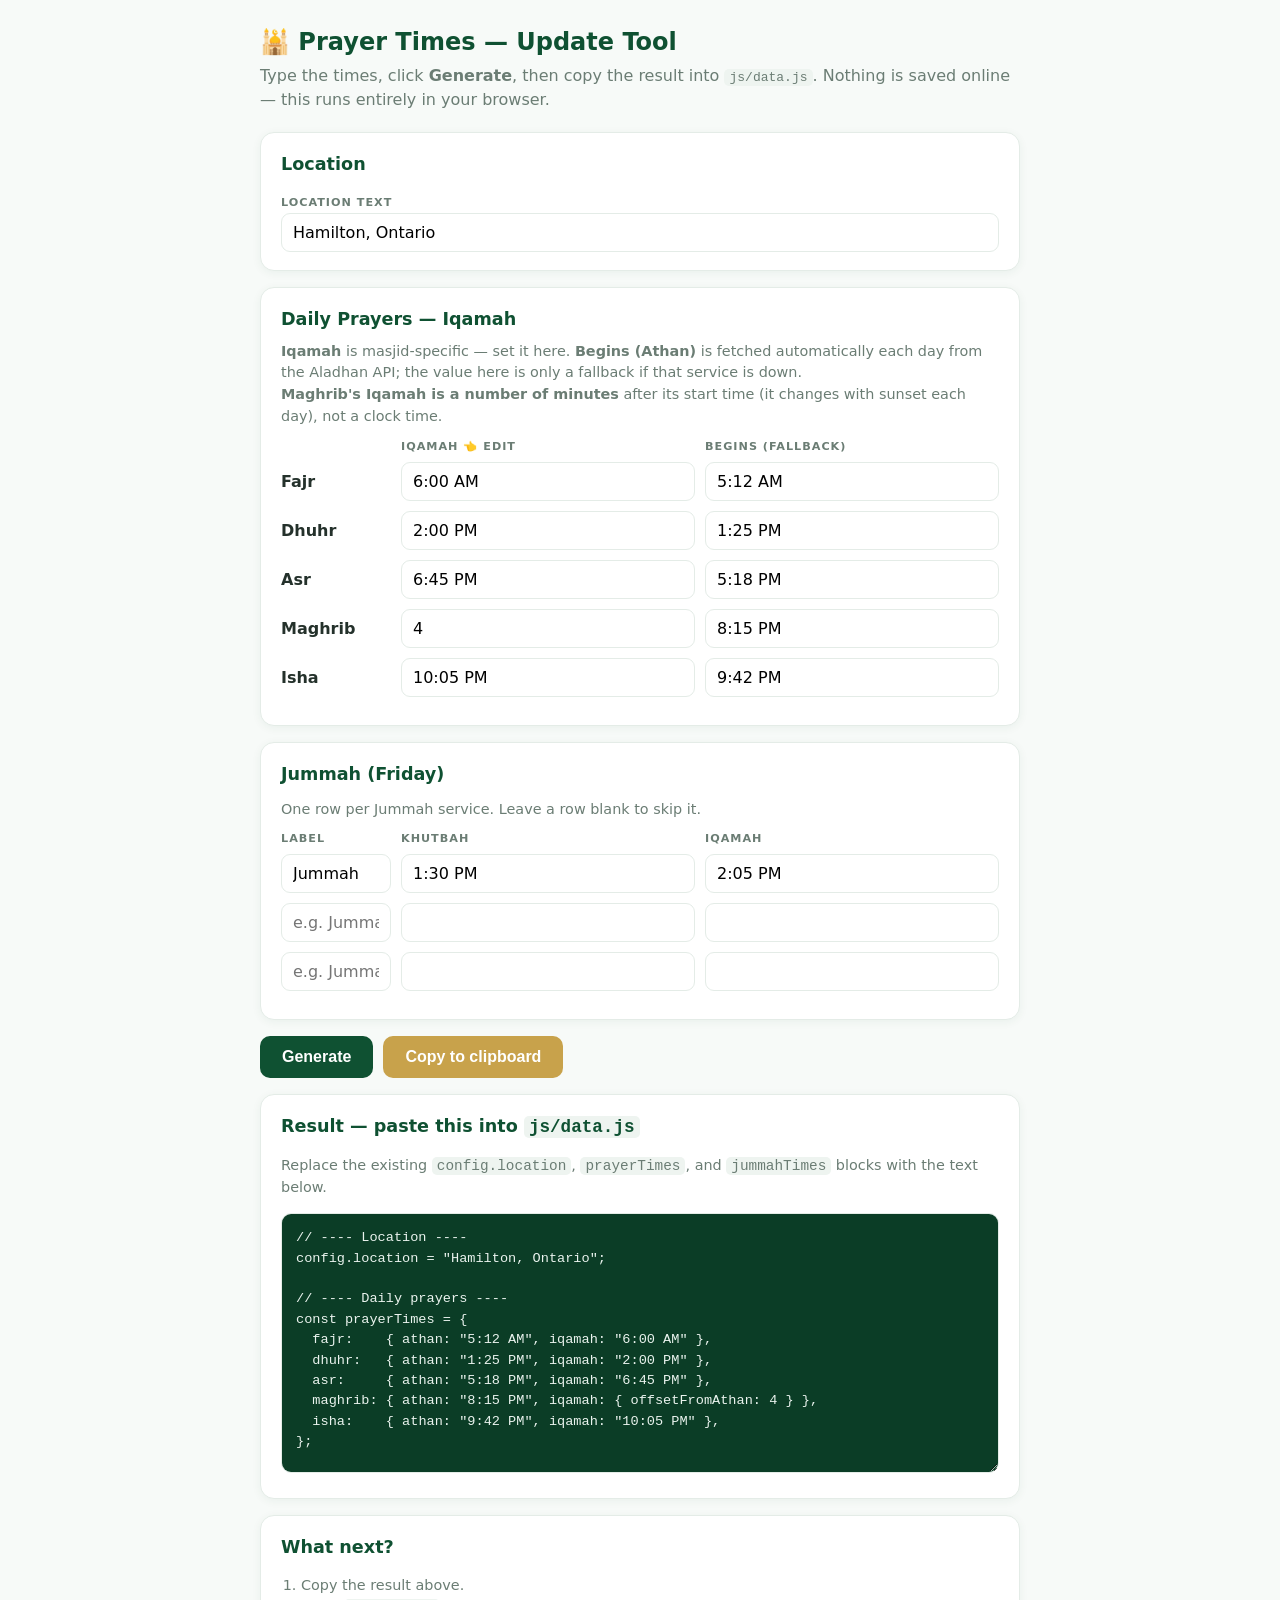
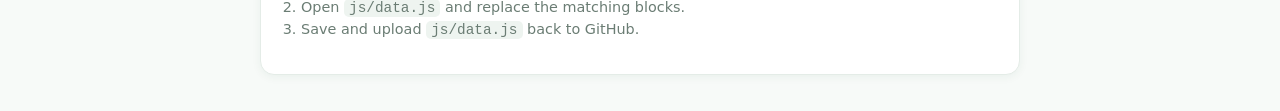
==== admin.html @ 6da9c1b4 "Faizan-E-Madina prayer times site Static, mobile-first prayer-times website for the masjid at 1202 D" ====
<!DOCTYPE html>
<html lang="en">
<head>
  <meta charset="UTF-8" />
  <meta name="viewport" content="width=device-width, initial-scale=1.0" />
  <title>Prayer Times — Update Tool</title>
  <style>
    :root { --green:#0f5132; --gold:#c8a24b; --bg:#f7faf8; --border:#e4ece7; --muted:#6b7d74; }
    * { box-sizing: border-box; }
    body {
      font-family: system-ui, -apple-system, "Segoe UI", sans-serif;
      background: var(--bg); color: #24312b; margin: 0; padding: 24px;
      line-height: 1.5;
    }
    .wrap { max-width: 760px; margin: 0 auto; }
    h1 { color: var(--green); font-size: 1.5rem; margin: 0 0 4px; }
    .sub { color: var(--muted); margin: 0 0 20px; }
    .card {
      background: #fff; border: 1px solid var(--border); border-radius: 14px;
      padding: 18px 20px; margin-bottom: 16px; box-shadow: 0 2px 10px rgba(15,81,50,0.06);
    }
    h2 { color: var(--green); font-size: 1.1rem; margin: 0 0 12px; }
    .row { display: grid; grid-template-columns: 110px 1fr 1fr; gap: 10px; align-items: center; margin-bottom: 10px; }
    .row .name { font-weight: 700; }
    label { display: block; }
    .lbl { font-size: 0.7rem; text-transform: uppercase; letter-spacing: 1px; color: var(--muted); font-weight: 600; margin-bottom: 3px; }
    input {
      width: 100%; padding: 9px 11px; border: 1px solid var(--border); border-radius: 9px;
      font-size: 1rem; font-family: inherit;
    }
    input:focus { outline: 2px solid var(--gold); border-color: var(--gold); }
    .head-row { display: grid; grid-template-columns: 110px 1fr 1fr; gap: 10px; margin-bottom: 6px; }
    .head-row .lbl { margin: 0; }
    button {
      background: var(--green); color: #fff; border: none; border-radius: 10px;
      padding: 12px 22px; font-size: 1rem; font-weight: 700; cursor: pointer;
    }
    button.secondary { background: var(--gold); }
    button:active { transform: translateY(1px); }
    .actions { display: flex; gap: 10px; flex-wrap: wrap; margin: 8px 0 16px; }
    textarea {
      width: 100%; min-height: 260px; font-family: ui-monospace, "SF Mono", Menlo, monospace;
      font-size: 0.85rem; border: 1px solid var(--border); border-radius: 10px; padding: 14px;
      background: #0b3d26; color: #eaf3ee; line-height: 1.5;
    }
    .note { color: var(--muted); font-size: 0.9rem; }
    ol { padding-left: 20px; }
    code { background: #eef4f0; padding: 1px 5px; border-radius: 5px; }
    .ok { color: var(--green); font-weight: 700; }
  </style>
</head>
<body>
  <div class="wrap">
    <h1>🕌 Prayer Times — Update Tool</h1>
    <p class="sub">Type the times, click <strong>Generate</strong>, then copy the result into <code>js/data.js</code>. Nothing is saved online — this runs entirely in your browser.</p>

    <div class="card">
      <h2>Location</h2>
      <label><span class="lbl">Location text</span><input id="loc" value="Hamilton, Ontario" /></label>
    </div>

    <div class="card">
      <h2>Daily Prayers — Iqamah</h2>
      <p class="note" style="margin:-4px 0 12px">
        <strong>Iqamah</strong> is masjid-specific — set it here.
        <strong>Begins (Athan)</strong> is fetched automatically each day from the
        Aladhan API; the value here is only a fallback if that service is down.
        <br><strong>Maghrib's Iqamah is a number of minutes</strong> after its start
        time (it changes with sunset each day), not a clock time.
      </p>
      <div class="head-row">
        <div></div>
        <div class="lbl">Iqamah 👈 edit</div>
        <div class="lbl">Begins (fallback)</div>
      </div>
      <div id="dailyRows"></div>
    </div>

    <div class="card">
      <h2>Jummah (Friday)</h2>
      <div class="note" style="margin-bottom:10px">One row per Jummah service. Leave a row blank to skip it.</div>
      <div class="head-row">
        <div class="lbl">Label</div>
        <div class="lbl">Khutbah</div>
        <div class="lbl">Iqamah</div>
      </div>
      <div id="jummahRows"></div>
    </div>

    <div class="actions">
      <button onclick="generate()">Generate</button>
      <button class="secondary" onclick="copyOut()">Copy to clipboard</button>
      <span id="copied" class="ok" style="align-self:center"></span>
    </div>

    <div class="card">
      <h2>Result — paste this into <code>js/data.js</code></h2>
      <p class="note">Replace the existing <code>config.location</code>, <code>prayerTimes</code>, and <code>jummahTimes</code> blocks with the text below.</p>
      <textarea id="out" spellcheck="false" readonly></textarea>
    </div>

    <div class="card">
      <h2>What next?</h2>
      <ol class="note">
        <li>Copy the result above.</li>
        <li>Open <code>js/data.js</code> and replace the matching blocks.</li>
        <li>Save and upload <code>js/data.js</code> back to GitHub.</li>
      </ol>
    </div>
  </div>

  <script>
    // Prefills — edit here if the defaults ever change
    // [key, name, athanFallback, iqamahDefault, mode]
    // mode "offset" => iqamah is minutes AFTER that day's start time (auto-adjusts)
    const DAILY = [
      ["fajr", "Fajr", "5:12 AM", "6:00 AM"],
      ["dhuhr", "Dhuhr", "1:25 PM", "2:00 PM"],
      ["asr", "Asr", "5:18 PM", "6:45 PM"],
      ["maghrib", "Maghrib", "8:15 PM", 4, "offset"],
      ["isha", "Isha", "9:42 PM", "10:05 PM"],
    ];
    const JUMMAH = [
      ["Jummah", "1:30 PM", "2:05 PM"],
      ["", "", ""],
      ["", "", ""],
    ];

    function buildDaily() {
      const box = document.getElementById("dailyRows");
      DAILY.forEach(([key, name, athan, iqamah, mode]) => {
        const row = document.createElement("div");
        row.className = "row";
        let iqInput;
        if (mode === "offset") {
          iqInput =
            '<input data-key="' + key + '" data-t="iqamah" data-mode="offset" ' +
            'type="number" min="0" value="' + iqamah + '" ' +
            'title="Minutes after the start time — adjusts daily with sunset" />';
        } else {
          iqInput =
            '<input data-key="' + key + '" data-t="iqamah" data-mode="time" value="' + iqamah + '" />';
        }
        row.innerHTML =
          '<div class="name">' + name + '</div>' +
          iqInput +
          '<input data-key="' + key + '" data-t="athan" value="' + athan + '" />';
        box.appendChild(row);
      });
    }
    function buildJummah() {
      const box = document.getElementById("jummahRows");
      JUMMAH.forEach((j, i) => {
        const row = document.createElement("div");
        row.className = "row";
        row.innerHTML =
          '<input data-j="' + i + '" data-t="label" placeholder="e.g. Jummah" value="' + j[0] + '" />' +
          '<input data-j="' + i + '" data-t="athan" value="' + j[1] + '" />' +
          '<input data-j="' + i + '" data-t="iqamah" value="' + j[2] + '" />';
        box.appendChild(row);
      });
    }

    function q(sel) { return document.querySelector(sel); }
    function val(el) { return el.value.trim(); }

    function generate() {
      const loc = val(q("#loc"));

      let daily = "const prayerTimes = {\n";
      DAILY.forEach(([key]) => {
        const a = val(q('input[data-key="' + key + '"][data-t="athan"]'));
        const iqEl = q('input[data-key="' + key + '"][data-t="iqamah"]');
        const iq = val(iqEl);
        const pad = (key + ":").padEnd(9, " ");
        const iqOut = iqEl.getAttribute("data-mode") === "offset"
          ? "{ offsetFromAthan: " + (parseInt(iq, 10) || 0) + " }"
          : '"' + iq + '"';
        daily += '  ' + pad + '{ athan: "' + a + '", iqamah: ' + iqOut + ' },\n';
      });
      daily += "};";

      let jummah = "const jummahTimes = [\n";
      JUMMAH.forEach((_, i) => {
        const label = val(q('input[data-j="' + i + '"][data-t="label"]'));
        const a = val(q('input[data-j="' + i + '"][data-t="athan"]'));
        const iq = val(q('input[data-j="' + i + '"][data-t="iqamah"]'));
        if (!label && !a && !iq) return;
        jummah += '  { label: "' + label + '", athan: "' + a + '", iqamah: "' + iq + '" },\n';
      });
      jummah += "];";

      const config = 'config.location = "' + loc + '";';

      q("#out").value =
        "// ---- Location ----\n" + config + "\n\n" +
        "// ---- Daily prayers ----\n" + daily + "\n\n" +
        "// ---- Jummah ----\n" + jummah + "\n";
      q("#copied").textContent = "";
    }

    function copyOut() {
      const ta = q("#out");
      if (!ta.value) generate();
      ta.removeAttribute("readonly");
      ta.select();
      navigator.clipboard.writeText(ta.value).then(function () {
        q("#copied").textContent = "✓ Copied!";
      }).catch(function () {
        document.execCommand("copy");
        q("#copied").textContent = "✓ Copied!";
      });
      ta.setAttribute("readonly", "");
    }

    buildDaily();
    buildJummah();
    generate();
  </script>
</body>
</html>
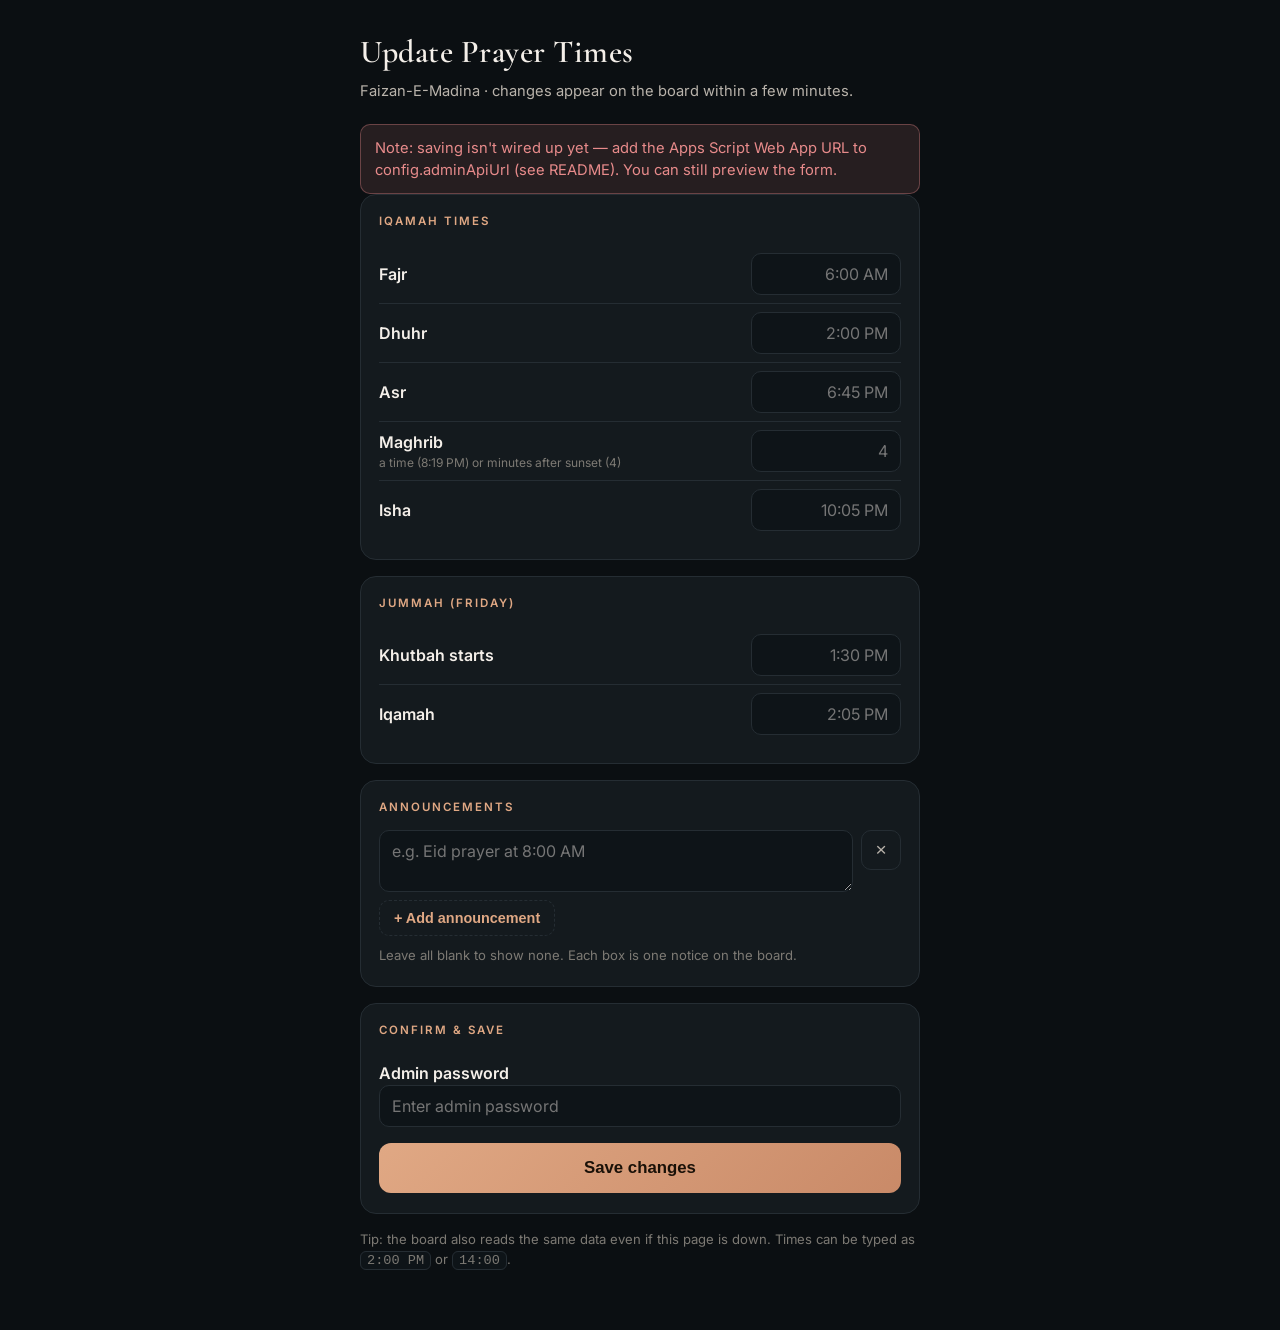
==== commit 6d581aaa: "Add admin form that saves times/announcements to the Google Sheet - Rebuild admin.html into a styled" ====
--- a/admin.html
+++ b/admin.html
@@ -3,219 +3,188 @@
 <head>
   <meta charset="UTF-8" />
   <meta name="viewport" content="width=device-width, initial-scale=1.0" />
-  <title>Prayer Times — Update Tool</title>
+  <meta name="robots" content="noindex" />
+  <title>Update Prayer Times — Faizan-E-Madina</title>
+  <link rel="preconnect" href="https://fonts.googleapis.com" />
+  <link href="https://fonts.googleapis.com/css2?family=Cormorant+Garamond:wght@600&family=Inter:wght@400;500;600;700&display=swap" rel="stylesheet" />
   <style>
-    :root { --green:#0f5132; --gold:#c8a24b; --bg:#f7faf8; --border:#e4ece7; --muted:#6b7d74; }
-    * { box-sizing: border-box; }
-    body {
-      font-family: system-ui, -apple-system, "Segoe UI", sans-serif;
-      background: var(--bg); color: #24312b; margin: 0; padding: 24px;
-      line-height: 1.5;
+    :root{
+      --ink:#f4efe9; --dim:#b9b3ab; --faint:#7d7a74; --accent:#e0a884;
+      --bg:#0b0f12; --panel:#141a1e; --line:#252d33; --ok:#7fd1a3; --err:#e88b8b;
+      --serif:'Cormorant Garamond',Georgia,serif; --sans:'Inter',system-ui,sans-serif;
     }
-    .wrap { max-width: 760px; margin: 0 auto; }
-    h1 { color: var(--green); font-size: 1.5rem; margin: 0 0 4px; }
-    .sub { color: var(--muted); margin: 0 0 20px; }
-    .card {
-      background: #fff; border: 1px solid var(--border); border-radius: 14px;
-      padding: 18px 20px; margin-bottom: 16px; box-shadow: 0 2px 10px rgba(15,81,50,0.06);
-    }
-    h2 { color: var(--green); font-size: 1.1rem; margin: 0 0 12px; }
-    .row { display: grid; grid-template-columns: 110px 1fr 1fr; gap: 10px; align-items: center; margin-bottom: 10px; }
-    .row .name { font-weight: 700; }
-    label { display: block; }
-    .lbl { font-size: 0.7rem; text-transform: uppercase; letter-spacing: 1px; color: var(--muted); font-weight: 600; margin-bottom: 3px; }
-    input {
-      width: 100%; padding: 9px 11px; border: 1px solid var(--border); border-radius: 9px;
-      font-size: 1rem; font-family: inherit;
-    }
-    input:focus { outline: 2px solid var(--gold); border-color: var(--gold); }
-    .head-row { display: grid; grid-template-columns: 110px 1fr 1fr; gap: 10px; margin-bottom: 6px; }
-    .head-row .lbl { margin: 0; }
-    button {
-      background: var(--green); color: #fff; border: none; border-radius: 10px;
-      padding: 12px 22px; font-size: 1rem; font-weight: 700; cursor: pointer;
-    }
-    button.secondary { background: var(--gold); }
-    button:active { transform: translateY(1px); }
-    .actions { display: flex; gap: 10px; flex-wrap: wrap; margin: 8px 0 16px; }
-    textarea {
-      width: 100%; min-height: 260px; font-family: ui-monospace, "SF Mono", Menlo, monospace;
-      font-size: 0.85rem; border: 1px solid var(--border); border-radius: 10px; padding: 14px;
-      background: #0b3d26; color: #eaf3ee; line-height: 1.5;
-    }
-    .note { color: var(--muted); font-size: 0.9rem; }
-    ol { padding-left: 20px; }
-    code { background: #eef4f0; padding: 1px 5px; border-radius: 5px; }
-    .ok { color: var(--green); font-weight: 700; }
+    *{box-sizing:border-box;margin:0;padding:0}
+    body{font-family:var(--sans);background:var(--bg);color:var(--ink);line-height:1.5;-webkit-font-smoothing:antialiased;padding:28px 16px 60px}
+    .wrap{max-width:560px;margin:0 auto}
+    h1{font-family:var(--serif);font-weight:600;font-size:2rem;letter-spacing:.5px}
+    .sub{color:var(--dim);font-size:.92rem;margin:4px 0 22px}
+    .card{background:var(--panel);border:1px solid var(--line);border-radius:16px;padding:18px 18px 20px;margin-bottom:16px}
+    h2{font-size:.72rem;text-transform:uppercase;letter-spacing:2px;color:var(--accent);font-weight:600;margin-bottom:14px}
+    .row{display:flex;align-items:center;justify-content:space-between;gap:12px;padding:8px 0;border-bottom:1px solid var(--line)}
+    .row:last-child{border-bottom:none}
+    .row label{font-weight:600}
+    .row .hint{display:block;font-weight:400;font-size:.75rem;color:var(--faint)}
+    input,textarea{font-family:var(--sans);font-size:1rem;color:var(--ink);background:#0e1418;border:1px solid var(--line);border-radius:10px;padding:10px 12px}
+    input{width:150px;text-align:right}
+    input:focus,textarea:focus{outline:2px solid var(--accent);border-color:var(--accent)}
+    textarea{width:100%;min-height:60px;resize:vertical;margin-bottom:8px}
+    .ann-row{display:flex;gap:8px;align-items:flex-start}
+    .ann-row textarea{flex:1}
+    .icon-btn{background:transparent;border:1px solid var(--line);color:var(--dim);border-radius:10px;width:40px;min-width:40px;height:40px;font-size:1.2rem;cursor:pointer}
+    .icon-btn:hover{border-color:var(--accent);color:var(--accent)}
+    .add-btn{background:transparent;border:1px dashed var(--line);color:var(--accent);border-radius:10px;padding:9px 14px;font-weight:600;cursor:pointer;font-size:.9rem}
+    .pw{width:100%;text-align:left}
+    .save{width:100%;background:linear-gradient(135deg,var(--accent),#c98a68);color:#1a1108;border:none;border-radius:12px;padding:15px;font-size:1.05rem;font-weight:700;cursor:pointer;margin-top:4px}
+    .save:disabled{opacity:.5;cursor:default}
+    .status{margin-top:14px;padding:12px 14px;border-radius:10px;font-size:.92rem;display:none}
+    .status.show{display:block}
+    .status.ok{background:rgba(127,209,163,.12);color:var(--ok);border:1px solid rgba(127,209,163,.35)}
+    .status.err{background:rgba(232,139,139,.12);color:var(--err);border:1px solid rgba(232,139,139,.35)}
+    .status.info{background:rgba(224,168,132,.12);color:var(--accent);border:1px solid rgba(224,168,132,.35)}
+    .note{color:var(--faint);font-size:.82rem;margin-top:10px}
+    code{background:#0e1418;border:1px solid var(--line);border-radius:6px;padding:1px 6px;font-size:.85rem}
+    a{color:var(--accent)}
   </style>
 </head>
 <body>
   <div class="wrap">
-    <h1>🕌 Prayer Times — Update Tool</h1>
-    <p class="sub">Type the times, click <strong>Generate</strong>, then copy the result into <code>js/data.js</code>. Nothing is saved online — this runs entirely in your browser.</p>
+    <h1>Update Prayer Times</h1>
+    <p class="sub">Faizan-E-Madina · changes appear on the board within a few minutes.</p>
+
+    <div id="setupWarning" class="status err show" style="display:none"></div>
 
     <div class="card">
-      <h2>Location</h2>
-      <label><span class="lbl">Location text</span><input id="loc" value="Hamilton, Ontario" /></label>
-    </div>
-
-    <div class="card">
-      <h2>Daily Prayers — Iqamah</h2>
-      <p class="note" style="margin:-4px 0 12px">
-        <strong>Iqamah</strong> is masjid-specific — set it here.
-        <strong>Begins (Athan)</strong> is fetched automatically each day from the
-        Aladhan API; the value here is only a fallback if that service is down.
-        <br><strong>Maghrib's Iqamah is a number of minutes</strong> after its start
-        time (it changes with sunset each day), not a clock time.
-      </p>
-      <div class="head-row">
-        <div></div>
-        <div class="lbl">Iqamah 👈 edit</div>
-        <div class="lbl">Begins (fallback)</div>
+      <h2>Iqamah times</h2>
+      <div class="row"><label>Fajr</label><input id="fajr" placeholder="6:00 AM"></div>
+      <div class="row"><label>Dhuhr</label><input id="dhuhr" placeholder="2:00 PM"></div>
+      <div class="row"><label>Asr</label><input id="asr" placeholder="6:45 PM"></div>
+      <div class="row">
+        <label>Maghrib<span class="hint">a time (8:19 PM) or minutes after sunset (4)</span></label>
+        <input id="maghrib" placeholder="4">
       </div>
-      <div id="dailyRows"></div>
+      <div class="row"><label>Isha</label><input id="isha" placeholder="10:05 PM"></div>
     </div>
 
     <div class="card">
       <h2>Jummah (Friday)</h2>
-      <div class="note" style="margin-bottom:10px">One row per Jummah service. Leave a row blank to skip it.</div>
-      <div class="head-row">
-        <div class="lbl">Label</div>
-        <div class="lbl">Khutbah</div>
-        <div class="lbl">Iqamah</div>
-      </div>
-      <div id="jummahRows"></div>
-    </div>
-
-    <div class="actions">
-      <button onclick="generate()">Generate</button>
-      <button class="secondary" onclick="copyOut()">Copy to clipboard</button>
-      <span id="copied" class="ok" style="align-self:center"></span>
+      <div class="row"><label>Khutbah starts</label><input id="jummahKhutbah" placeholder="1:30 PM"></div>
+      <div class="row"><label>Iqamah</label><input id="jummahIqamah" placeholder="2:05 PM"></div>
     </div>
 
     <div class="card">
-      <h2>Result — paste this into <code>js/data.js</code></h2>
-      <p class="note">Replace the existing <code>config.location</code>, <code>prayerTimes</code>, and <code>jummahTimes</code> blocks with the text below.</p>
-      <textarea id="out" spellcheck="false" readonly></textarea>
+      <h2>Announcements</h2>
+      <div id="anns"></div>
+      <button type="button" class="add-btn" id="addAnn">+ Add announcement</button>
+      <p class="note">Leave all blank to show none. Each box is one notice on the board.</p>
     </div>
 
     <div class="card">
-      <h2>What next?</h2>
-      <ol class="note">
-        <li>Copy the result above.</li>
-        <li>Open <code>js/data.js</code> and replace the matching blocks.</li>
-        <li>Save and upload <code>js/data.js</code> back to GitHub.</li>
-      </ol>
+      <h2>Confirm &amp; save</h2>
+      <div class="row" style="border:none;padding-bottom:0">
+        <label style="flex:1">Admin password</label>
+      </div>
+      <input class="pw" id="password" type="password" placeholder="Enter admin password" autocomplete="current-password">
+      <div style="height:12px"></div>
+      <button class="save" id="save">Save changes</button>
+      <div id="status" class="status"></div>
     </div>
+
+    <p class="note">Tip: the board also reads the same data even if this page is down. Times can be typed as <code>2:00 PM</code> or <code>14:00</code>.</p>
   </div>
 
+  <script src="js/data.js"></script>
   <script>
-    // Prefills — edit here if the defaults ever change
-    // [key, name, athanFallback, iqamahDefault, mode]
-    // mode "offset" => iqamah is minutes AFTER that day's start time (auto-adjusts)
-    const DAILY = [
-      ["fajr", "Fajr", "5:12 AM", "6:00 AM"],
-      ["dhuhr", "Dhuhr", "1:25 PM", "2:00 PM"],
-      ["asr", "Asr", "5:18 PM", "6:45 PM"],
-      ["maghrib", "Maghrib", "8:15 PM", 4, "offset"],
-      ["isha", "Isha", "9:42 PM", "10:05 PM"],
-    ];
-    const JUMMAH = [
-      ["Jummah", "1:30 PM", "2:05 PM"],
-      ["", "", ""],
-      ["", "", ""],
-    ];
+    // ---- tiny CSV parser (same rules as the site) ----
+    function parseCSV(text){
+      const rows=[]; let row=[],f="",q=false;
+      for(let i=0;i<text.length;i++){const c=text[i];
+        if(q){ if(c=='"'){ if(text[i+1]=='"'){f+='"';i++;} else q=false;} else f+=c; }
+        else if(c=='"'){ q=true; }
+        else if(c==","){ row.push(f); f=""; }
+        else if(c=="\n"){ row.push(f); rows.push(row); row=[]; f=""; }
+        else if(c=="\r"){ /* skip */ }
+        else { f+=c; }
+      }
+      if(f.length||row.length){row.push(f);rows.push(row);}
+      return rows;
+    }
+    const $=id=>document.getElementById(id);
 
-    function buildDaily() {
-      const box = document.getElementById("dailyRows");
-      DAILY.forEach(([key, name, athan, iqamah, mode]) => {
-        const row = document.createElement("div");
-        row.className = "row";
-        let iqInput;
-        if (mode === "offset") {
-          iqInput =
-            '<input data-key="' + key + '" data-t="iqamah" data-mode="offset" ' +
-            'type="number" min="0" value="' + iqamah + '" ' +
-            'title="Minutes after the start time — adjusts daily with sunset" />';
-        } else {
-          iqInput =
-            '<input data-key="' + key + '" data-t="iqamah" data-mode="time" value="' + iqamah + '" />';
-        }
-        row.innerHTML =
-          '<div class="name">' + name + '</div>' +
-          iqInput +
-          '<input data-key="' + key + '" data-t="athan" value="' + athan + '" />';
-        box.appendChild(row);
-      });
+    function addAnnBox(value){
+      const wrap=document.createElement("div"); wrap.className="ann-row";
+      const ta=document.createElement("textarea"); ta.value=value||""; ta.placeholder="e.g. Eid prayer at 8:00 AM";
+      const rm=document.createElement("button"); rm.type="button"; rm.className="icon-btn"; rm.textContent="×"; rm.title="Remove";
+      rm.onclick=()=>wrap.remove();
+      wrap.append(ta,rm); $("anns").appendChild(wrap);
     }
-    function buildJummah() {
-      const box = document.getElementById("jummahRows");
-      JUMMAH.forEach((j, i) => {
-        const row = document.createElement("div");
-        row.className = "row";
-        row.innerHTML =
-          '<input data-j="' + i + '" data-t="label" placeholder="e.g. Jummah" value="' + j[0] + '" />' +
-          '<input data-j="' + i + '" data-t="athan" value="' + j[1] + '" />' +
-          '<input data-j="' + i + '" data-t="iqamah" value="' + j[2] + '" />';
-        box.appendChild(row);
-      });
+    $("addAnn").onclick=()=>addAnnBox("");
+
+    // ---- prefill from the published sheet CSV ----
+    async function prefill(){
+      const anns=[];
+      try{
+        if(!config.sheetCsvUrl) throw 0;
+        const res=await fetch(config.sheetCsvUrl,{cache:"no-store"});
+        const rows=parseCSV(await res.text());
+        rows.forEach(r=>{
+          const k=(r[0]||"").trim().toLowerCase(), v=(r[1]||"").trim();
+          if(!k||!v)return;
+          if(k.startsWith("fajr"))$("fajr").value=v;
+          else if(k.startsWith("dhuhr")||k.startsWith("zuhr"))$("dhuhr").value=v;
+          else if(k.startsWith("asr"))$("asr").value=v;
+          else if(k.startsWith("maghrib"))$("maghrib").value=v;
+          else if(k.startsWith("isha"))$("isha").value=v;
+          else if(k.includes("khutbah"))$("jummahKhutbah").value=v;
+          else if(k.includes("jumm")||k.includes("jumu"))$("jummahIqamah").value=v;
+          else if(k.startsWith("announce")||k.startsWith("notice")||k.startsWith("message"))anns.push(v);
+        });
+      }catch(e){}
+      if(anns.length)anns.forEach(addAnnBox); else addAnnBox("");
     }
 
-    function q(sel) { return document.querySelector(sel); }
-    function val(el) { return el.value.trim(); }
-
-    function generate() {
-      const loc = val(q("#loc"));
-
-      let daily = "const prayerTimes = {\n";
-      DAILY.forEach(([key]) => {
-        const a = val(q('input[data-key="' + key + '"][data-t="athan"]'));
-        const iqEl = q('input[data-key="' + key + '"][data-t="iqamah"]');
-        const iq = val(iqEl);
-        const pad = (key + ":").padEnd(9, " ");
-        const iqOut = iqEl.getAttribute("data-mode") === "offset"
-          ? "{ offsetFromAthan: " + (parseInt(iq, 10) || 0) + " }"
-          : '"' + iq + '"';
-        daily += '  ' + pad + '{ athan: "' + a + '", iqamah: ' + iqOut + ' },\n';
-      });
-      daily += "};";
-
-      let jummah = "const jummahTimes = [\n";
-      JUMMAH.forEach((_, i) => {
-        const label = val(q('input[data-j="' + i + '"][data-t="label"]'));
-        const a = val(q('input[data-j="' + i + '"][data-t="athan"]'));
-        const iq = val(q('input[data-j="' + i + '"][data-t="iqamah"]'));
-        if (!label && !a && !iq) return;
-        jummah += '  { label: "' + label + '", athan: "' + a + '", iqamah: "' + iq + '" },\n';
-      });
-      jummah += "];";
-
-      const config = 'config.location = "' + loc + '";';
-
-      q("#out").value =
-        "// ---- Location ----\n" + config + "\n\n" +
-        "// ---- Daily prayers ----\n" + daily + "\n\n" +
-        "// ---- Jummah ----\n" + jummah + "\n";
-      q("#copied").textContent = "";
+    function showStatus(kind,msg){
+      const el=$("status"); el.className="status show "+kind; el.textContent=msg;
     }
 
-    function copyOut() {
-      const ta = q("#out");
-      if (!ta.value) generate();
-      ta.removeAttribute("readonly");
-      ta.select();
-      navigator.clipboard.writeText(ta.value).then(function () {
-        q("#copied").textContent = "✓ Copied!";
-      }).catch(function () {
-        document.execCommand("copy");
-        q("#copied").textContent = "✓ Copied!";
-      });
-      ta.setAttribute("readonly", "");
+    // ---- save ----
+    $("save").onclick=async ()=>{
+      const pw=$("password").value.trim();
+      if(!pw){ showStatus("err","Please enter the admin password."); return; }
+      if(!config.adminApiUrl){ showStatus("err","Saving isn't set up yet (adminApiUrl is empty). See README."); return; }
+
+      const payload={
+        password:pw,
+        values:{
+          fajr:$("fajr").value.trim(), dhuhr:$("dhuhr").value.trim(), asr:$("asr").value.trim(),
+          maghrib:$("maghrib").value.trim(), isha:$("isha").value.trim(),
+          jummahKhutbah:$("jummahKhutbah").value.trim(), jummahIqamah:$("jummahIqamah").value.trim()
+        },
+        announcements:[...document.querySelectorAll("#anns textarea")].map(t=>t.value.trim()).filter(Boolean)
+      };
+
+      $("save").disabled=true; showStatus("info","Saving…");
+      try{
+        // text/plain body = a "simple" request (no CORS preflight)
+        const res=await fetch(config.adminApiUrl,{method:"POST",body:JSON.stringify(payload)});
+        const data=await res.json();
+        if(data.ok) showStatus("ok","✓ Saved. The board updates within a few minutes.");
+        else showStatus("err","Couldn't save: "+(data.error||"unknown error"));
+      }catch(e){
+        // Response couldn't be read (browser CORS). Fire a no-cors write so the
+        // save still lands, and tell the admin we couldn't confirm.
+        try{ await fetch(config.adminApiUrl,{method:"POST",mode:"no-cors",body:JSON.stringify(payload)}); }catch(_){}
+        showStatus("info","Saved (couldn't confirm in this browser). If the password was correct, the board updates within a few minutes.");
+      }finally{
+        $("save").disabled=false;
+      }
+    };
+
+    // init
+    if(!config.adminApiUrl){
+      const w=$("setupWarning"); w.style.display="block";
+      w.textContent="Note: saving isn't wired up yet — add the Apps Script Web App URL to config.adminApiUrl (see README). You can still preview the form.";
     }
-
-    buildDaily();
-    buildJummah();
-    generate();
+    prefill();
   </script>
 </body>
 </html>
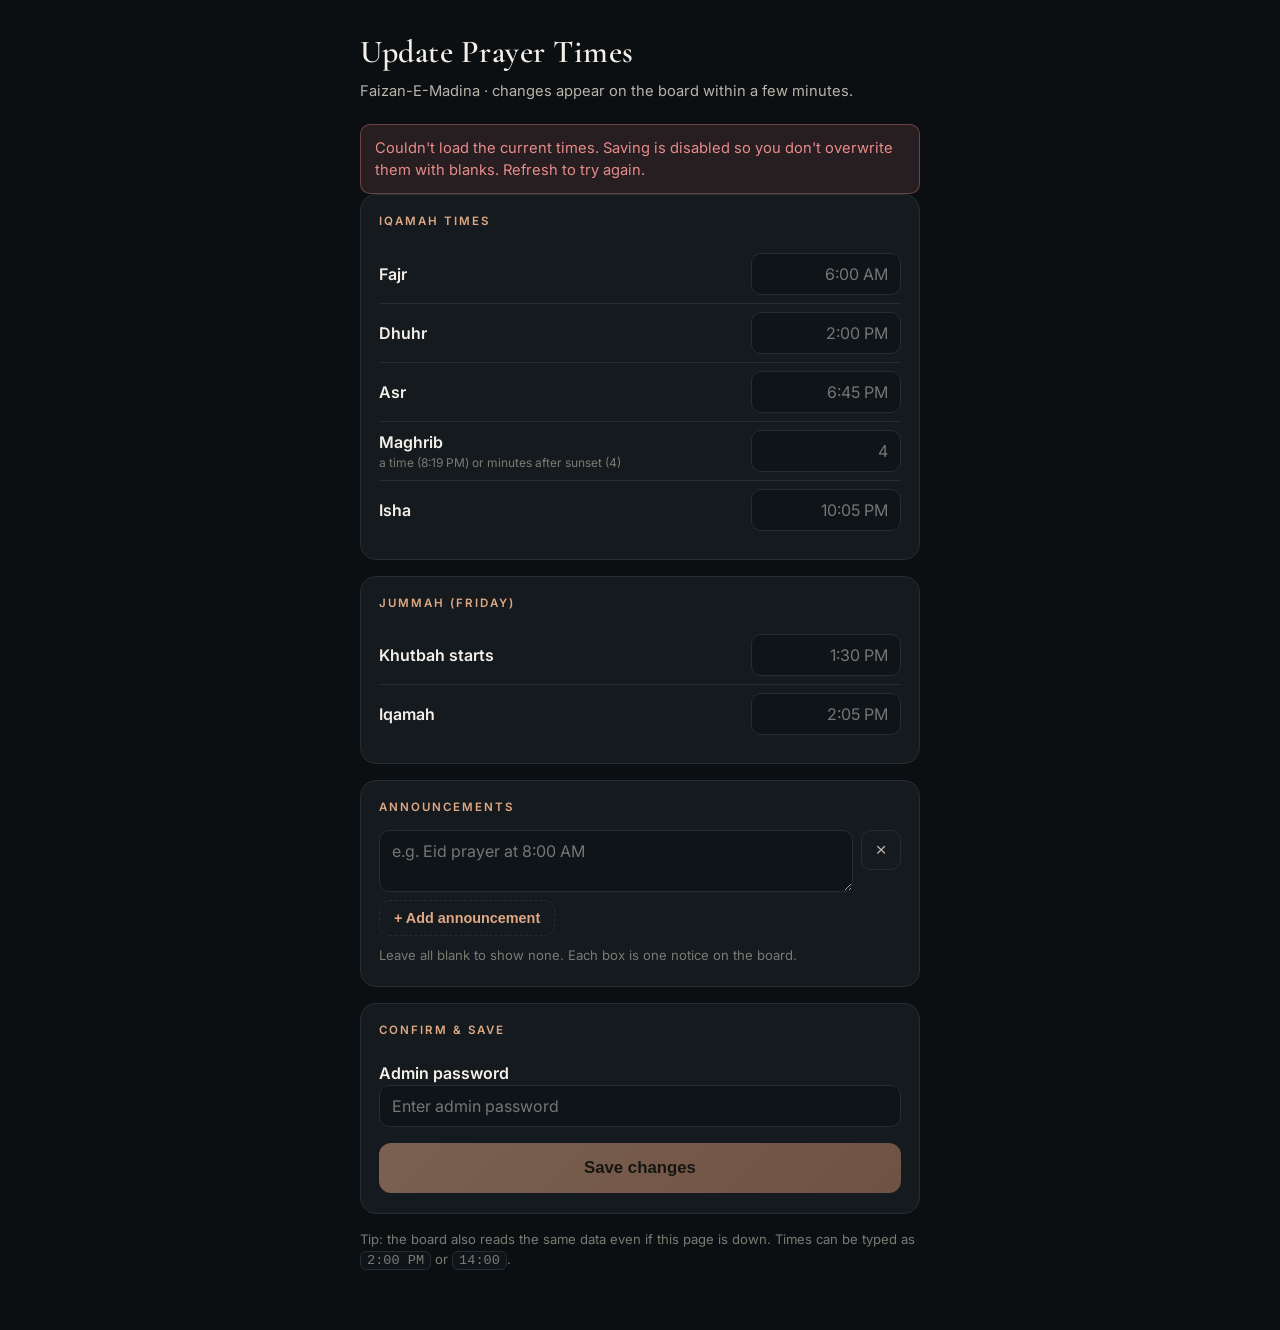
==== commit 086b7523: "Harden admin save + Hijri date rolls over at Maghrib Code-review fixes: - Never wipe times with blan" ====
--- a/admin.html
+++ b/admin.html
@@ -119,27 +119,61 @@
     }
     $("addAnn").onclick=()=>addAnnBox("");
 
-    // ---- prefill from the published sheet CSV ----
+    const DAILY_FIELDS = ["fajr","dhuhr","asr","maghrib","isha"];
+    let prefillOk = false;
+
+    function fillFields(values, anns){
+      if(values){
+        ["fajr","dhuhr","asr","maghrib","isha","jummahKhutbah","jummahIqamah"].forEach(k=>{
+          if(values[k]!=null && values[k]!=="") $(k).value=values[k];
+        });
+      }
+      (anns && anns.length ? anns : [""]).forEach(addAnnBox);
+    }
+
+    // Prefill from the authoritative Apps Script endpoint (uncached); fall back
+    // to the published CSV. Marks prefillOk so we never let a failed load lead
+    // to saving blanks over good data.
     async function prefill(){
-      const anns=[];
-      try{
-        if(!config.sheetCsvUrl) throw 0;
-        const res=await fetch(config.sheetCsvUrl,{cache:"no-store"});
-        const rows=parseCSV(await res.text());
-        rows.forEach(r=>{
-          const k=(r[0]||"").trim().toLowerCase(), v=(r[1]||"").trim();
-          if(!k||!v)return;
-          if(k.startsWith("fajr"))$("fajr").value=v;
-          else if(k.startsWith("dhuhr")||k.startsWith("zuhr"))$("dhuhr").value=v;
-          else if(k.startsWith("asr"))$("asr").value=v;
-          else if(k.startsWith("maghrib"))$("maghrib").value=v;
-          else if(k.startsWith("isha"))$("isha").value=v;
-          else if(k.includes("khutbah"))$("jummahKhutbah").value=v;
-          else if(k.includes("jumm")||k.includes("jumu"))$("jummahIqamah").value=v;
-          else if(k.startsWith("announce")||k.startsWith("notice")||k.startsWith("message"))anns.push(v);
-        });
-      }catch(e){}
-      if(anns.length)anns.forEach(addAnnBox); else addAnnBox("");
+      // 1) authoritative: GET the Apps Script (returns current sheet values)
+      if(config.adminApiUrl){
+        try{
+          const res=await fetch(config.adminApiUrl,{cache:"no-store"});
+          const data=await res.json();
+          if(data && data.ok && data.values){
+            fillFields(data.values, data.announcements);
+            prefillOk=true; return;
+          }
+        }catch(e){}
+      }
+      // 2) fallback: parse the published CSV
+      if(config.sheetCsvUrl){
+        try{
+          const res=await fetch(config.sheetCsvUrl,{cache:"no-store"});
+          const rows=parseCSV(await res.text());
+          const values={}; const anns=[];
+          rows.forEach(r=>{
+            const k=(r[0]||"").trim().toLowerCase(), v=(r[1]||"").trim();
+            if(!k||!v)return;
+            if(k.startsWith("fajr"))values.fajr=v;
+            else if(k.startsWith("dhuhr")||k.startsWith("zuhr")||k.startsWith("duhr"))values.dhuhr=v;
+            else if(k.startsWith("asr"))values.asr=v;
+            else if(k.startsWith("maghrib"))values.maghrib=v;
+            else if(k.startsWith("isha"))values.isha=v;
+            else if(k.includes("khutbah"))values.jummahKhutbah=v;
+            else if(k.includes("jumm")||k.includes("jumu"))values.jummahIqamah=v;
+            else if(k.startsWith("announce")||k.startsWith("notice")||k.startsWith("message"))anns.push(v);
+          });
+          fillFields(values, anns);
+          prefillOk=true; return;
+        }catch(e){}
+      }
+      // 3) couldn't load current values
+      fillFields(null, []);
+      prefillOk=false;
+      const w=$("setupWarning"); w.style.display="block";
+      w.textContent="Couldn't load the current times. Saving is disabled so you don't overwrite them with blanks. Refresh to try again.";
+      $("save").disabled=true;
     }
 
     function showStatus(kind,msg){
@@ -151,32 +185,40 @@
       const pw=$("password").value.trim();
       if(!pw){ showStatus("err","Please enter the admin password."); return; }
       if(!config.adminApiUrl){ showStatus("err","Saving isn't set up yet (adminApiUrl is empty). See README."); return; }
+      if(!prefillOk){ showStatus("err","Current times didn't load — refresh before saving to avoid overwriting them."); return; }
+
+      const values={
+        fajr:$("fajr").value.trim(), dhuhr:$("dhuhr").value.trim(), asr:$("asr").value.trim(),
+        maghrib:$("maghrib").value.trim(), isha:$("isha").value.trim(),
+        jummahKhutbah:$("jummahKhutbah").value.trim(), jummahIqamah:$("jummahIqamah").value.trim()
+      };
+      const missing = DAILY_FIELDS.filter(k=>!values[k]);
+      if(missing.length){ showStatus("err","Please fill every daily prayer time. Missing: "+missing.join(", ")); return; }
 
       const payload={
-        password:pw,
-        values:{
-          fajr:$("fajr").value.trim(), dhuhr:$("dhuhr").value.trim(), asr:$("asr").value.trim(),
-          maghrib:$("maghrib").value.trim(), isha:$("isha").value.trim(),
-          jummahKhutbah:$("jummahKhutbah").value.trim(), jummahIqamah:$("jummahIqamah").value.trim()
-        },
+        password:pw, values,
         announcements:[...document.querySelectorAll("#anns textarea")].map(t=>t.value.trim()).filter(Boolean)
       };
 
       $("save").disabled=true; showStatus("info","Saving…");
+      let res;
       try{
         // text/plain body = a "simple" request (no CORS preflight)
-        const res=await fetch(config.adminApiUrl,{method:"POST",body:JSON.stringify(payload)});
+        res=await fetch(config.adminApiUrl,{method:"POST",body:JSON.stringify(payload)});
+      }catch(networkErr){
+        // The request never got sent (network/CORS). Nothing was written.
+        showStatus("err","Couldn't reach the server. Check your connection and try again.");
+        $("save").disabled=false; return;
+      }
+      // The request was sent; do NOT re-send (avoids a duplicate write).
+      try{
         const data=await res.json();
         if(data.ok) showStatus("ok","✓ Saved. The board updates within a few minutes.");
         else showStatus("err","Couldn't save: "+(data.error||"unknown error"));
-      }catch(e){
-        // Response couldn't be read (browser CORS). Fire a no-cors write so the
-        // save still lands, and tell the admin we couldn't confirm.
-        try{ await fetch(config.adminApiUrl,{method:"POST",mode:"no-cors",body:JSON.stringify(payload)}); }catch(_){}
-        showStatus("info","Saved (couldn't confirm in this browser). If the password was correct, the board updates within a few minutes.");
-      }finally{
-        $("save").disabled=false;
-      }
+      }catch(parseErr){
+        showStatus("info","Saved, but couldn't read the confirmation in this browser. It should update within a few minutes.");
+      }
+      $("save").disabled=false;
     };
 
     // init
